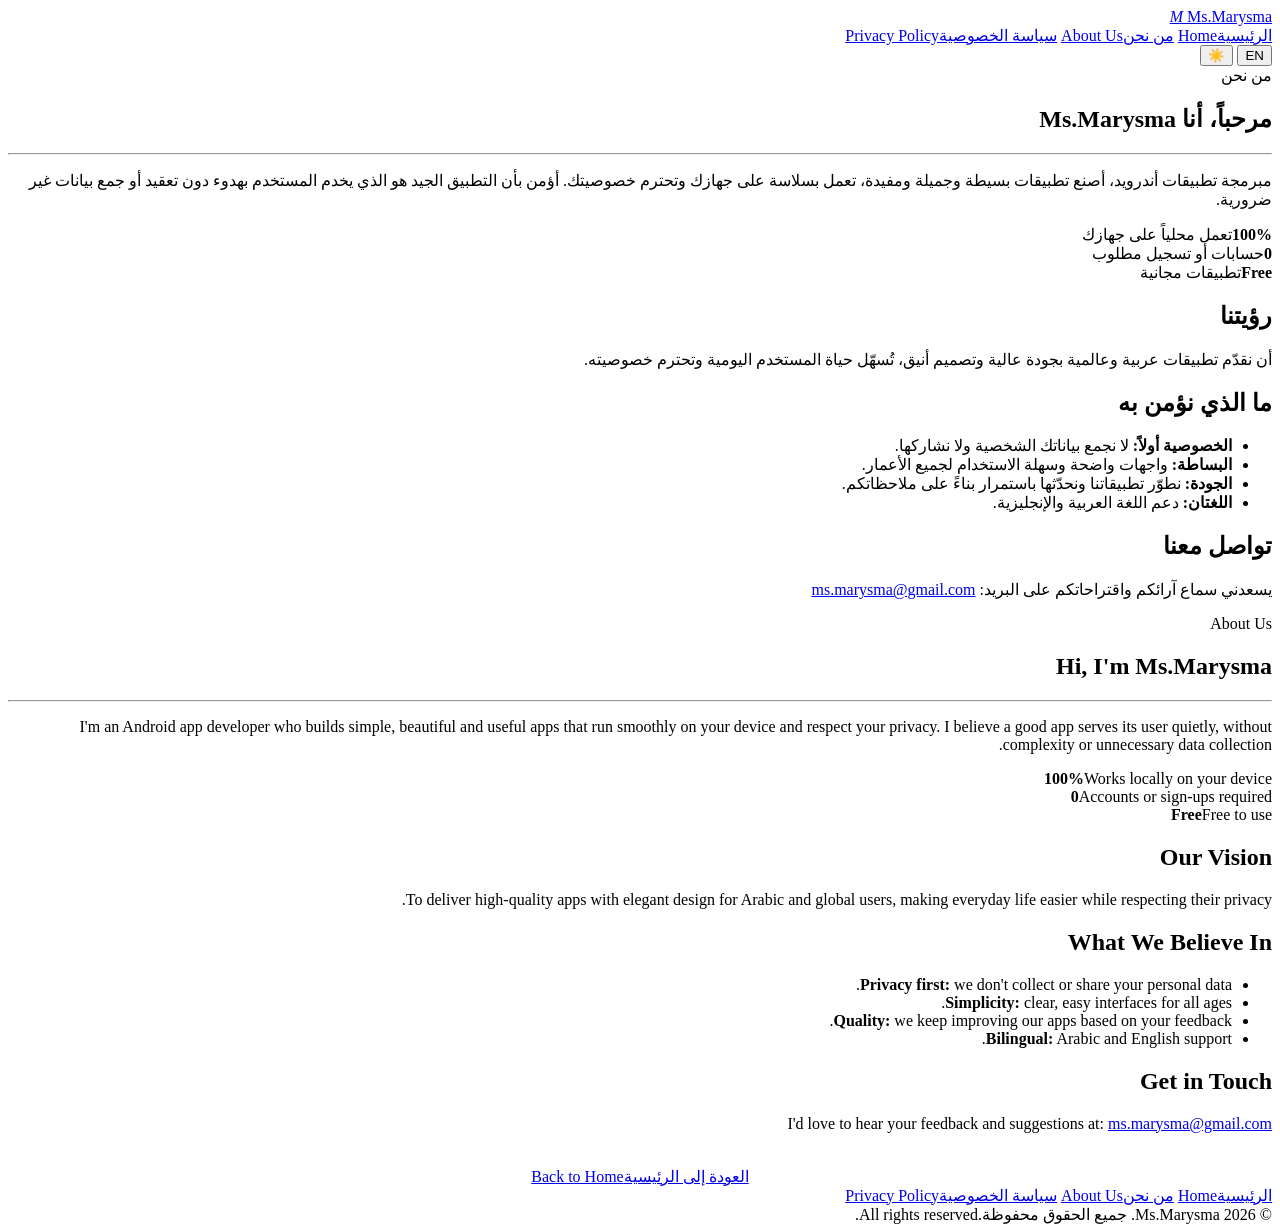
==== about.html @ 5765326f "Add about page with bilingual content" ====
<!DOCTYPE html>
<html lang="ar" dir="rtl" data-theme="dark">
<head>
  <meta charset="UTF-8">
  <meta name="viewport" content="width=device-width, initial-scale=1">
  <title>من نحن – About Us | Ms.Marysma</title>
  <meta name="description" content="About Ms.Marysma, an Android app developer. تعرّف على Ms.Marysma مطوّرة تطبيقات أندرويد.">
  <link rel="stylesheet" href="style.css">
  <script src="script.js"></script>
</head>
<body>

<header>
  <div class="container nav">
    <a class="logo" href="index.html"><i>M</i> Ms.Marysma</a>
    <nav class="links">
      <a href="index.html"><span class="ar">الرئيسية</span><span class="en">Home</span></a>
      <a class="active" href="about.html"><span class="ar">من نحن</span><span class="en">About Us</span></a>
      <a href="privacy.html"><span class="ar">سياسة الخصوصية</span><span class="en">Privacy Policy</span></a>
    </nav>
    <div class="tools">
      <button class="btn-icon" id="langBtn" type="button" aria-label="Language">EN</button>
      <button class="btn-icon" id="themeBtn" type="button" aria-label="Theme">☀️</button>
    </div>
  </div>
</header>

<main class="container">
  <article class="card doc">

    <!-- ===== العربية ===== -->
    <div class="ar">
      <span class="badge">من نحن</span>
      <h1>مرحباً، أنا Ms.Marysma</h1>
      <hr>
      <p>مبرمجة تطبيقات أندرويد، أصنع تطبيقات بسيطة وجميلة ومفيدة، تعمل بسلاسة على جهازك وتحترم خصوصيتك. أؤمن بأن التطبيق الجيد هو الذي يخدم المستخدم بهدوء دون تعقيد أو جمع بيانات غير ضرورية.</p>

      <div class="stats">
        <div class="stat"><b>100%</b><span>تعمل محلياً على جهازك</span></div>
        <div class="stat"><b>0</b><span>حسابات أو تسجيل مطلوب</span></div>
        <div class="stat"><b>Free</b><span>تطبيقات مجانية</span></div>
      </div>

      <h2>رؤيتنا</h2>
      <p>أن نقدّم تطبيقات عربية وعالمية بجودة عالية وتصميم أنيق، تُسهّل حياة المستخدم اليومية وتحترم خصوصيته.</p>

      <h2>ما الذي نؤمن به</h2>
      <ul>
        <li><b>الخصوصية أولاً:</b> لا نجمع بياناتك الشخصية ولا نشاركها.</li>
        <li><b>البساطة:</b> واجهات واضحة وسهلة الاستخدام لجميع الأعمار.</li>
        <li><b>الجودة:</b> نطوّر تطبيقاتنا ونحدّثها باستمرار بناءً على ملاحظاتكم.</li>
        <li><b>اللغتان:</b> دعم اللغة العربية والإنجليزية.</li>
      </ul>

      <h2>تواصل معنا</h2>
      <p>يسعدني سماع آرائكم واقتراحاتكم على البريد: <a href="mailto:ms.marysma@gmail.com">ms.marysma@gmail.com</a></p>
    </div>

    <!-- ===== English ===== -->
    <div class="en">
      <span class="badge">About Us</span>
      <h1>Hi, I'm Ms.Marysma</h1>
      <hr>
      <p>I'm an Android app developer who builds simple, beautiful and useful apps that run smoothly on your device and respect your privacy. I believe a good app serves its user quietly, without complexity or unnecessary data collection.</p>

      <div class="stats">
        <div class="stat"><b>100%</b><span>Works locally on your device</span></div>
        <div class="stat"><b>0</b><span>Accounts or sign-ups required</span></div>
        <div class="stat"><b>Free</b><span>Free to use</span></div>
      </div>

      <h2>Our Vision</h2>
      <p>To deliver high-quality apps with elegant design for Arabic and global users, making everyday life easier while respecting their privacy.</p>

      <h2>What We Believe In</h2>
      <ul>
        <li><b>Privacy first:</b> we don't collect or share your personal data.</li>
        <li><b>Simplicity:</b> clear, easy interfaces for all ages.</li>
        <li><b>Quality:</b> we keep improving our apps based on your feedback.</li>
        <li><b>Bilingual:</b> Arabic and English support.</li>
      </ul>

      <h2>Get in Touch</h2>
      <p>I'd love to hear your feedback and suggestions at: <a href="mailto:ms.marysma@gmail.com">ms.marysma@gmail.com</a></p>
    </div>

    <div style="text-align:center;margin-top:34px">
      <a class="btn" href="index.html"><span class="ar">العودة إلى الرئيسية</span><span class="en">Back to Home</span></a>
    </div>
  </article>
</main>

<footer>
  <div class="container">
    <div class="flinks">
      <a href="index.html"><span class="ar">الرئيسية</span><span class="en">Home</span></a>
      <a href="about.html"><span class="ar">من نحن</span><span class="en">About Us</span></a>
      <a href="privacy.html"><span class="ar">سياسة الخصوصية</span><span class="en">Privacy Policy</span></a>
    </div>
    <div>© <span id="year">2026</span> Ms.Marysma. <span class="ar">جميع الحقوق محفوظة.</span><span class="en">All rights reserved.</span></div>
  </div>
</footer>

</body>
</html>
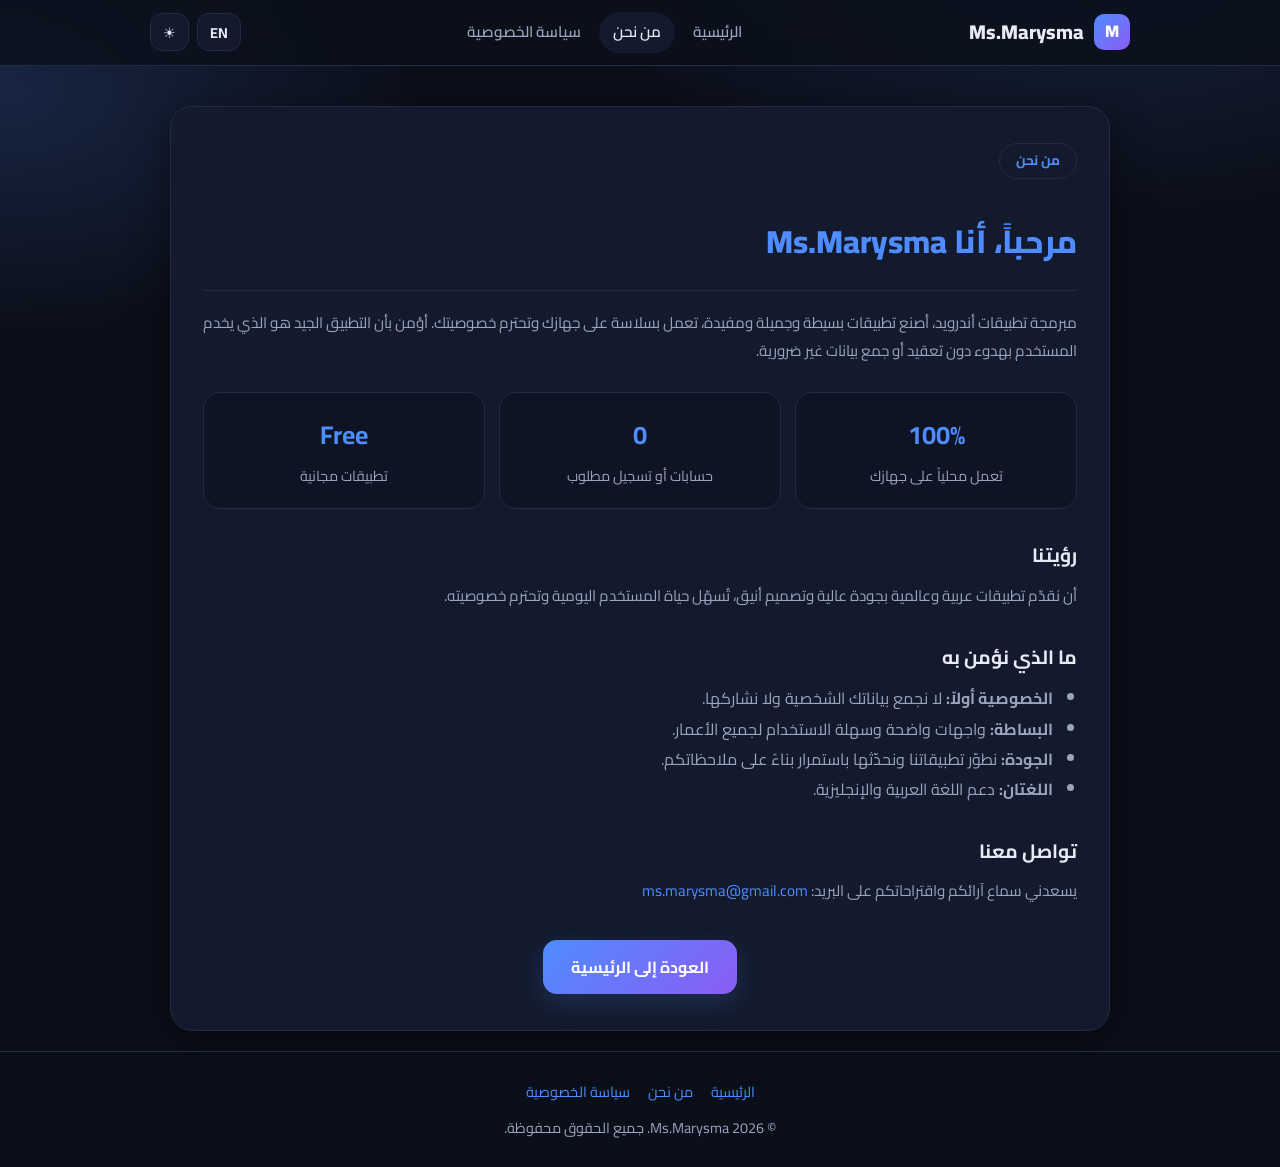
==== commit 1ad8dfe7: "Update about.html" ====
--- a/about.html
+++ b/about.html
@@ -5,6 +5,7 @@
   <meta name="viewport" content="width=device-width, initial-scale=1">
   <title>من نحن – About Us | Ms.Marysma</title>
   <meta name="description" content="About Ms.Marysma, an Android app developer. تعرّف على Ms.Marysma مطوّرة تطبيقات أندرويد.">
+  <link rel="icon" type="image/png" href="favicon.png">
   <link rel="stylesheet" href="style.css">
   <script src="script.js"></script>
 </head>
--- a/style.css
+++ b/style.css
@@ -0,0 +1,166 @@
+@import url('https://fonts.googleapis.com/css2?family=Cairo:wght@400;600;700;800&display=swap');
+
+:root {
+  --bg: #0b0f1a;
+  --bg-2: #0f1424;
+  --card: #131a2d;
+  --border: #222b44;
+  --text: #e8ebf5;
+  --muted: #9aa4bd;
+  --accent: #4f8cff;
+  --accent-2: #8b5cf6;
+  --shadow: 0 10px 40px rgba(0, 0, 0, .45);
+  --glow: rgba(79, 140, 255, .18);
+}
+
+[data-theme="light"] {
+  --bg: #f4f6fb;
+  --bg-2: #eaeef7;
+  --card: #ffffff;
+  --border: #e1e6f0;
+  --text: #151a2c;
+  --muted: #5b647a;
+  --accent: #2f6df0;
+  --accent-2: #7c4dff;
+  --shadow: 0 10px 40px rgba(30, 50, 100, .12);
+  --glow: rgba(47, 109, 240, .12);
+}
+
+* { box-sizing: border-box; margin: 0; padding: 0; }
+html { scroll-behavior: smooth; }
+
+body {
+  font-family: 'Cairo', system-ui, -apple-system, 'Segoe UI', Roboto, sans-serif;
+  background:
+    radial-gradient(900px 500px at 85% -10%, var(--glow), transparent 60%),
+    radial-gradient(700px 400px at 0% 10%, var(--glow), transparent 60%),
+    var(--bg);
+  background-attachment: fixed;
+  color: var(--text);
+  line-height: 1.9;
+  min-height: 100vh;
+  display: flex;
+  flex-direction: column;
+  transition: background .3s, color .3s;
+}
+
+/* language switch */
+html[lang="ar"] .en { display: none !important; }
+html[lang="en"] .ar { display: none !important; }
+
+a { color: var(--accent); text-decoration: none; }
+a:hover { text-decoration: underline; }
+
+.container { width: 100%; max-width: 980px; margin: 0 auto; padding: 0 20px; }
+
+/* header */
+header {
+  position: sticky; top: 0; z-index: 50;
+  backdrop-filter: blur(14px);
+  background: color-mix(in srgb, var(--bg) 80%, transparent);
+  border-bottom: 1px solid var(--border);
+}
+.nav {
+  display: flex; align-items: center; justify-content: space-between;
+  gap: 12px; padding: 12px 0; flex-wrap: wrap;
+}
+.logo {
+  font-weight: 800; font-size: 1.25rem; color: var(--text);
+  display: flex; align-items: center; gap: 10px;
+}
+.logo:hover { text-decoration: none; }
+.logo i {
+  width: 36px; height: 36px; border-radius: 10px; display: grid; place-items: center;
+  background: linear-gradient(135deg, var(--accent), var(--accent-2));
+  color: #fff; font-style: normal; font-size: 1.05rem;
+}
+.links { display: flex; gap: 4px; align-items: center; }
+.links a {
+  color: var(--muted); padding: 6px 14px; border-radius: 999px;
+  font-weight: 600; font-size: .95rem; transition: .2s;
+}
+.links a:hover, .links a.active {
+  color: var(--text); background: var(--card); text-decoration: none;
+}
+.tools { display: flex; gap: 8px; }
+.btn-icon {
+  border: 1px solid var(--border); background: var(--card); color: var(--text);
+  height: 38px; min-width: 38px; padding: 0 12px; border-radius: 12px;
+  cursor: pointer; font-family: inherit; font-weight: 700; font-size: .9rem;
+  transition: .2s;
+}
+.btn-icon:hover { border-color: var(--accent); transform: translateY(-1px); }
+
+/* hero */
+.hero { text-align: center; padding: 80px 0 50px; }
+.badge {
+  display: inline-block; padding: 4px 16px; border-radius: 999px;
+  background: var(--card); border: 1px solid var(--border);
+  color: var(--accent); font-weight: 700; font-size: .85rem; margin-bottom: 18px;
+}
+.hero h1 { font-size: clamp(2rem, 6vw, 3.4rem); font-weight: 800; line-height: 1.4; }
+.grad {
+  background: linear-gradient(135deg, var(--accent), var(--accent-2));
+  -webkit-background-clip: text; background-clip: text; color: transparent;
+}
+.hero p { color: var(--muted); max-width: 640px; margin: 18px auto 30px; font-size: 1.05rem; }
+
+.btn {
+  display: inline-block; padding: 12px 28px; border-radius: 14px; font-weight: 700;
+  font-family: inherit; font-size: 1rem; border: 0; cursor: pointer; transition: .2s;
+  background: linear-gradient(135deg, var(--accent), var(--accent-2)); color: #fff;
+  box-shadow: 0 8px 24px var(--glow);
+}
+.btn:hover { transform: translateY(-2px); text-decoration: none; }
+.btn.ghost {
+  background: var(--card); color: var(--text); border: 1px solid var(--border); box-shadow: none;
+}
+.actions { display: flex; gap: 12px; justify-content: center; flex-wrap: wrap; }
+
+/* sections */
+section { padding: 36px 0; }
+.title { font-size: 1.6rem; font-weight: 800; margin-bottom: 8px; }
+.sub { color: var(--muted); margin-bottom: 26px; }
+
+.grid { display: grid; grid-template-columns: repeat(auto-fit, minmax(240px, 1fr)); gap: 18px; }
+.card {
+  background: var(--card); border: 1px solid var(--border); border-radius: 22px;
+  padding: 26px; box-shadow: var(--shadow); transition: .25s;
+}
+.grid .card:hover { transform: translateY(-4px); border-color: var(--accent); }
+.card .ico {
+  width: 52px; height: 52px; border-radius: 16px; display: grid; place-items: center;
+  font-size: 1.6rem; margin-bottom: 14px;
+  background: linear-gradient(135deg, var(--glow), transparent); border: 1px solid var(--border);
+}
+.card h3 { font-size: 1.15rem; margin-bottom: 6px; }
+.card p { color: var(--muted); font-size: .95rem; }
+.card .more { display: inline-block; margin-top: 12px; font-weight: 700; font-size: .9rem; }
+
+/* document pages */
+.doc { margin: 40px auto 20px; padding: 36px 32px; }
+.doc h1 { font-size: 2rem; font-weight: 800; color: var(--accent); margin: 14px 0 6px; }
+.doc h2 { font-size: 1.2rem; margin: 28px 0 8px; color: var(--text); }
+.doc p, .doc li { color: var(--muted); }
+.doc ul { padding-inline-start: 24px; margin-top: 8px; }
+.doc hr { border: 0; border-top: 1px solid var(--border); margin: 18px 0; }
+.stats { display: grid; grid-template-columns: repeat(auto-fit, minmax(150px, 1fr)); gap: 14px; margin: 26px 0; }
+.stat {
+  text-align: center; padding: 18px; border-radius: 18px;
+  background: var(--bg-2); border: 1px solid var(--border);
+}
+.stat b { display: block; font-size: 1.6rem; color: var(--accent); }
+.stat span { color: var(--muted); font-size: .9rem; }
+
+/* footer */
+footer {
+  margin-top: auto; border-top: 1px solid var(--border);
+  padding: 26px 0; text-align: center; color: var(--muted); font-size: .9rem;
+}
+footer .flinks { margin-bottom: 8px; display: flex; gap: 18px; justify-content: center; flex-wrap: wrap; }
+
+@media (max-width: 640px) {
+  .hero { padding: 50px 0 30px; }
+  .doc { padding: 24px 18px; border-radius: 18px; }
+  .links { order: 3; width: 100%; justify-content: center; }
+}
